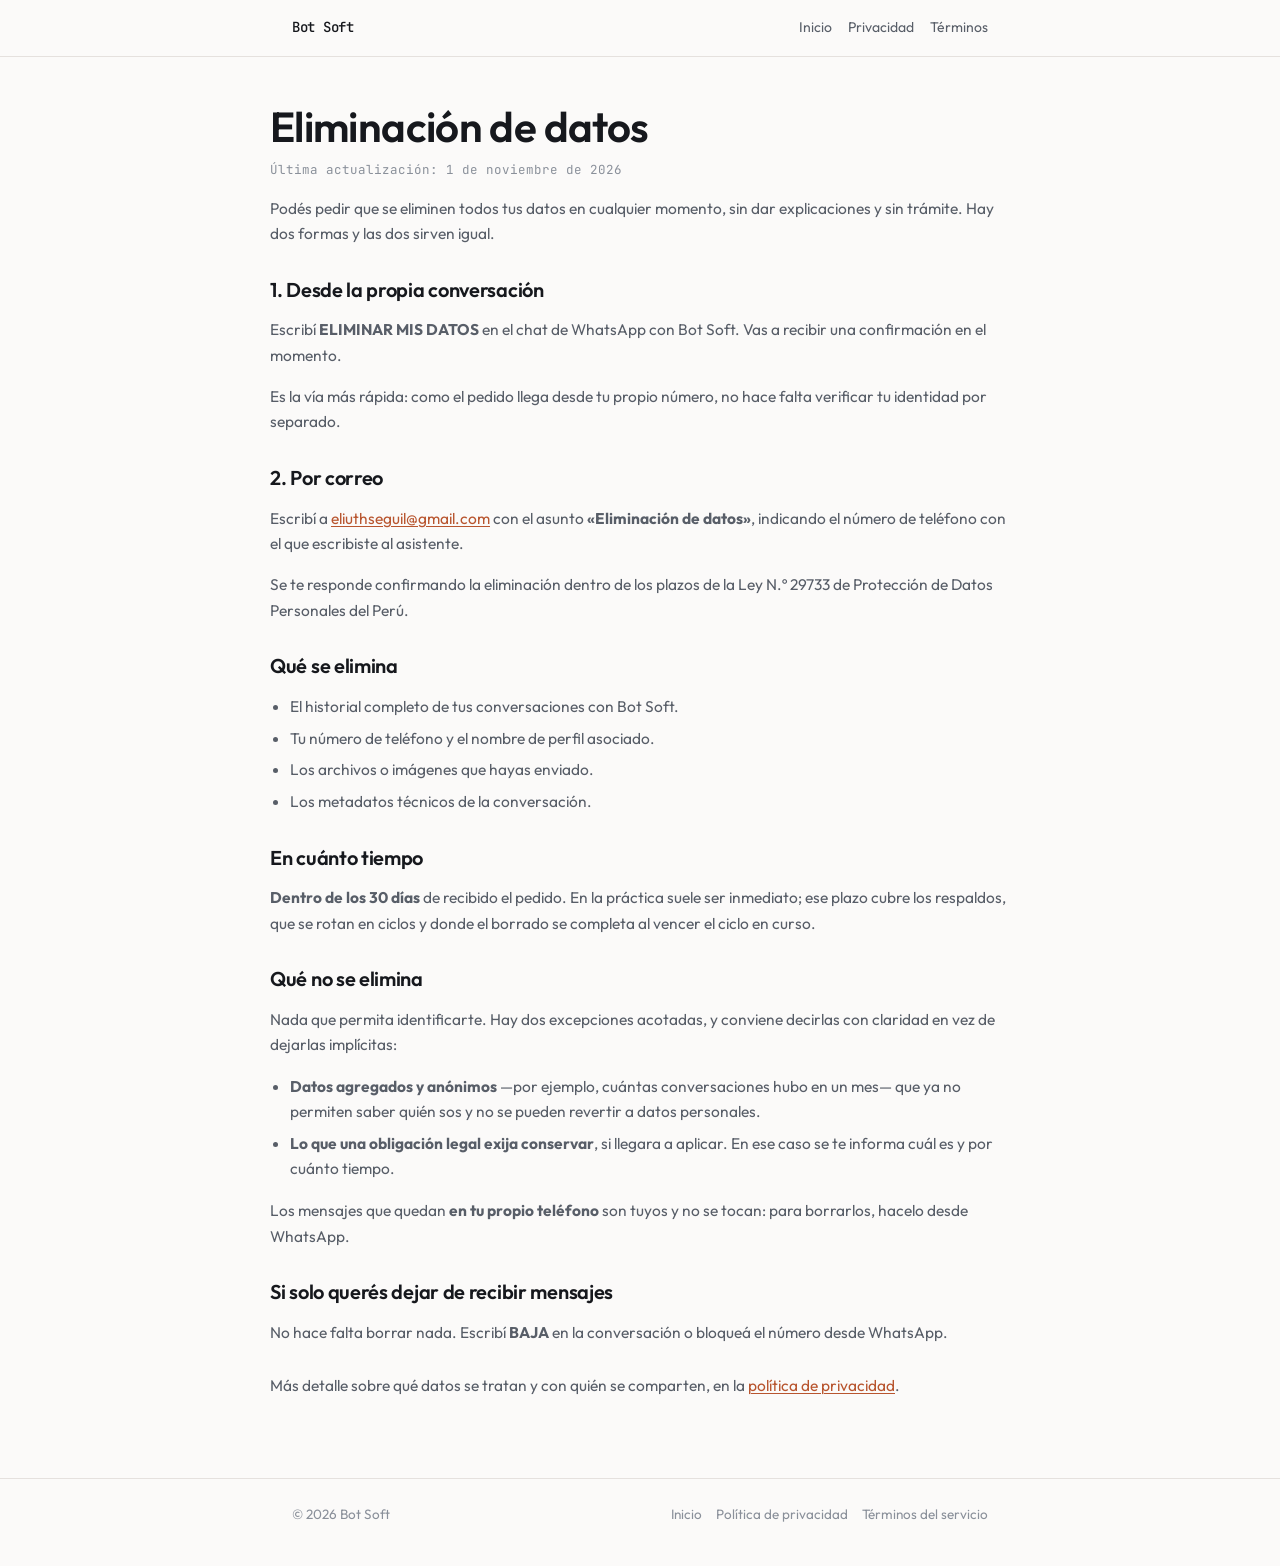
==== eliminacion-datos.html @ 04ed553a "Pagina de eliminacion de datos e icono de la aplicacion" ====
<!doctype html>
<html lang="es">
<head>
<meta charset="utf-8">
<meta name="viewport" content="width=device-width, initial-scale=1">
<title>Eliminación de datos — Bot Soft</title>
<meta name="description" content="Cómo pedir que se eliminen tus datos de Bot Soft: dos formas, qué se borra y en cuánto tiempo.">
<link rel="preconnect" href="https://fonts.googleapis.com">
<link rel="preconnect" href="https://fonts.gstatic.com" crossorigin>
<link rel="stylesheet" href="https://fonts.googleapis.com/css2?family=JetBrains+Mono:wght@400;500&family=Outfit:wght@400;500;600&display=swap">
<link rel="stylesheet" href="estilo.css">
</head>
<body>

<header class="barra">
  <div class="lienzo">
    <a class="marca" href="./">Bot&nbsp;Soft</a>
    <nav>
      <a href="./">Inicio</a>
      <a href="privacidad.html">Privacidad</a>
      <a href="terminos.html">Términos</a>
    </nav>
  </div>
</header>

<main class="lienzo legal">

  <h1>Eliminación de datos</h1>
  <p class="fecha">Última actualización: 1 de noviembre de 2026</p>

  <p>
    Podés pedir que se eliminen todos tus datos en cualquier momento, sin dar
    explicaciones y sin trámite. Hay dos formas y las dos sirven igual.
  </p>

  <h2>1. Desde la propia conversación</h2>
  <p>
    Escribí <strong>ELIMINAR MIS DATOS</strong> en el chat de WhatsApp con Bot
    Soft. Vas a recibir una confirmación en el momento.
  </p>
  <p>
    Es la vía más rápida: como el pedido llega desde tu propio número, no hace
    falta verificar tu identidad por separado.
  </p>

  <h2>2. Por correo</h2>
  <p>
    Escribí a <a href="mailto:eliuthseguil@gmail.com">eliuthseguil@gmail.com</a>
    con el asunto <strong>«Eliminación de datos»</strong>, indicando el número
    de teléfono con el que escribiste al asistente.
  </p>
  <p>
    Se te responde confirmando la eliminación dentro de los plazos de la Ley
    N.º 29733 de Protección de Datos Personales del Perú.
  </p>

  <h2>Qué se elimina</h2>
  <ul>
    <li>El historial completo de tus conversaciones con Bot Soft.</li>
    <li>Tu número de teléfono y el nombre de perfil asociado.</li>
    <li>Los archivos o imágenes que hayas enviado.</li>
    <li>Los metadatos técnicos de la conversación.</li>
  </ul>

  <h2>En cuánto tiempo</h2>
  <p>
    <strong>Dentro de los 30 días</strong> de recibido el pedido. En la
    práctica suele ser inmediato; ese plazo cubre los respaldos, que se rotan
    en ciclos y donde el borrado se completa al vencer el ciclo en curso.
  </p>

  <h2>Qué no se elimina</h2>
  <p>
    Nada que permita identificarte. Hay dos excepciones acotadas, y conviene
    decirlas con claridad en vez de dejarlas implícitas:
  </p>
  <ul>
    <li><strong>Datos agregados y anónimos</strong> —por ejemplo, cuántas
        conversaciones hubo en un mes— que ya no permiten saber quién sos y no
        se pueden revertir a datos personales.</li>
    <li><strong>Lo que una obligación legal exija conservar</strong>, si llegara
        a aplicar. En ese caso se te informa cuál es y por cuánto tiempo.</li>
  </ul>
  <p>
    Los mensajes que quedan <strong>en tu propio teléfono</strong> son tuyos y
    no se tocan: para borrarlos, hacelo desde WhatsApp.
  </p>

  <h2>Si solo querés dejar de recibir mensajes</h2>
  <p>
    No hace falta borrar nada. Escribí <strong>BAJA</strong> en la conversación
    o bloqueá el número desde WhatsApp.
  </p>

  <p style="margin-top:28px">
    Más detalle sobre qué datos se tratan y con quién se comparten, en la
    <a href="privacidad.html">política de privacidad</a>.
  </p>

</main>

<footer>
  <div class="lienzo">
    <span>© <span id="anio">2026</span> Bot Soft</span>
    <nav>
      <a href="./">Inicio</a>
      <a href="privacidad.html">Política de privacidad</a>
      <a href="terminos.html">Términos del servicio</a>
    </nav>
  </div>
</footer>

<script>document.getElementById('anio').textContent = new Date().getFullYear();</script>

</body>
</html>
---- estilo.css ----
/* =============================================================================
   Sitio personal — Eliuth Seguil
   Un solo archivo, sin dependencias ni build: GitHub Pages lo sirve tal cual.
   ========================================================================== */

:root {
  --fondo: #fbfaf9;
  --papel: #ffffff;
  --papel-2: #f2efed;
  --tinta: #16181d;
  --tinta-media: #585e68;
  --tinta-suave: #8a909a;
  --linea: #e5e1de;
  --linea-fuerte: #cdc6c1;
  --acento: #b8552f;
  --acento-fondo: #f6e8e1;
  --ancho: 740px;
}

@media (prefers-color-scheme: dark) {
  :root:not([data-tema="claro"]) {
    --fondo: #0f1114;
    --papel: #16191e;
    --papel-2: #1d2127;
    --tinta: #e8e4e0;
    --tinta-media: #a2a8b2;
    --tinta-suave: #737984;
    --linea: #262b32;
    --linea-fuerte: #363c45;
    --acento: #e08a5f;
    --acento-fondo: #2a1c14;
  }
}

* { box-sizing: border-box; }

html { scroll-behavior: smooth; }

body {
  margin: 0;
  background: var(--fondo);
  color: var(--tinta);
  font-family: "Outfit", "Segoe UI", system-ui, sans-serif;
  font-size: 16px;
  line-height: 1.65;
  -webkit-font-smoothing: antialiased;
}

.lienzo { max-width: var(--ancho); margin: 0 auto; padding: 0 22px; }

a { color: var(--acento); text-decoration-thickness: 1px; text-underline-offset: 2px; }
a:hover { text-decoration-thickness: 2px; }

code, .mono {
  font-family: "JetBrains Mono", ui-monospace, Consolas, monospace;
  font-size: .86em;
}

h1, h2, h3 { margin: 0; line-height: 1.25; text-wrap: balance; letter-spacing: -.015em; }
h1 { font-size: clamp(30px, 6vw, 42px); font-weight: 600; }
h2 { font-size: 20px; font-weight: 600; }
h3 { font-size: 16px; font-weight: 600; }

/* ---------- barra ---------- */
.barra {
  position: sticky; top: 0; z-index: 10;
  background: color-mix(in srgb, var(--fondo) 88%, transparent);
  backdrop-filter: blur(8px);
  border-bottom: 1px solid var(--linea);
}
.barra .lienzo { display: flex; align-items: center; gap: 18px; height: 56px; }
.marca {
  font-family: "JetBrains Mono", monospace; font-size: 14px; font-weight: 500;
  color: var(--tinta); text-decoration: none; letter-spacing: -.02em;
}
.barra nav { margin-left: auto; display: flex; gap: 16px; font-size: 14px; }
.barra nav a { color: var(--tinta-media); text-decoration: none; }
.barra nav a:hover { color: var(--acento); }

/* ---------- portada ---------- */
.portada { padding: 72px 0 52px; }
.etiqueta {
  display: inline-block; font-family: "JetBrains Mono", monospace;
  font-size: 11.5px; letter-spacing: .08em; text-transform: uppercase;
  color: var(--acento); background: var(--acento-fondo);
  padding: 4px 10px; border-radius: 4px; margin-bottom: 18px;
}
.portada p.lede {
  font-size: 17px; color: var(--tinta-media); max-width: 58ch; margin: 18px 0 0;
}
.ubicacion {
  margin-top: 14px; font-size: 14px; color: var(--tinta-suave);
  display: flex; gap: 14px; flex-wrap: wrap;
}

/* ---------- secciones ---------- */
section { padding: 34px 0; border-top: 1px solid var(--linea); }
section > h2 { margin-bottom: 20px; }
.sub { color: var(--tinta-media); margin: -8px 0 20px; font-size: 15px; }

/* ---------- experiencia ---------- */
.puesto { padding: 0 0 26px 20px; border-left: 2px solid var(--linea); position: relative; }
.puesto:last-child { padding-bottom: 0; }
.puesto::before {
  content: ""; position: absolute; left: -5px; top: 7px;
  width: 8px; height: 8px; border-radius: 50%;
  background: var(--linea-fuerte); border: 2px solid var(--fondo);
}
.puesto.actual::before { background: var(--acento); }
.puesto .cuando {
  font-family: "JetBrains Mono", monospace; font-size: 12px;
  color: var(--tinta-suave); letter-spacing: -.01em;
}
.puesto .donde { color: var(--tinta-media); font-size: 14.5px; margin-top: 1px; }
.puesto ul { margin: 10px 0 0; padding-left: 18px; color: var(--tinta-media); font-size: 15px; }
.puesto li { margin-bottom: 5px; }

/* ---------- tecnologías ---------- */
.chips { display: flex; flex-wrap: wrap; gap: 6px; margin-top: 12px; }
.chip {
  font-family: "JetBrains Mono", monospace; font-size: 11.5px;
  background: var(--papel-2); color: var(--tinta-media);
  padding: 3px 9px; border-radius: 4px; border: 1px solid var(--linea);
}
.grupo-tec { margin-bottom: 18px; }
.grupo-tec h3 { font-size: 13px; color: var(--tinta-suave); font-weight: 500;
  text-transform: uppercase; letter-spacing: .06em; }

/* ---------- contacto ---------- */
.tarjetas { display: grid; grid-template-columns: repeat(auto-fit, minmax(210px, 1fr)); gap: 12px; }
.tarjeta {
  background: var(--papel); border: 1px solid var(--linea); border-radius: 9px;
  padding: 16px 18px; text-decoration: none; color: inherit; display: block;
}
.tarjeta:hover { border-color: var(--acento); }
.tarjeta .que {
  font-family: "JetBrains Mono", monospace; font-size: 11px;
  text-transform: uppercase; letter-spacing: .07em; color: var(--tinta-suave);
}
.tarjeta .valor { margin-top: 4px; font-size: 15px; word-break: break-all; }

/* ---------- documentos legales ---------- */
.legal { padding: 44px 0 20px; }
.legal h2 { margin: 30px 0 10px; }
.legal h3 { margin: 20px 0 6px; }
.legal p, .legal li { color: var(--tinta-media); font-size: 15.5px; }
.legal ul { padding-left: 20px; }
.legal li { margin-bottom: 6px; }
.legal .fecha {
  font-family: "JetBrains Mono", monospace; font-size: 12.5px;
  color: var(--tinta-suave); margin-top: 6px;
}
.aviso {
  background: var(--acento-fondo); border-left: 3px solid var(--acento);
  padding: 13px 16px; border-radius: 0 7px 7px 0; margin: 20px 0;
  font-size: 14.5px; color: var(--tinta);
}
.aviso strong { color: var(--acento); }

/* ---------- pie ---------- */
footer {
  border-top: 1px solid var(--linea); margin-top: 44px;
  padding: 24px 0 40px; font-size: 13.5px; color: var(--tinta-suave);
}
footer .lienzo { display: flex; gap: 16px; flex-wrap: wrap; align-items: center; }
footer nav { margin-left: auto; display: flex; gap: 14px; }
footer a { color: var(--tinta-suave); text-decoration: none; }
footer a:hover { color: var(--acento); }

@media (max-width: 520px) {
  .portada { padding: 48px 0 36px; }
  footer nav { margin-left: 0; width: 100%; }
}
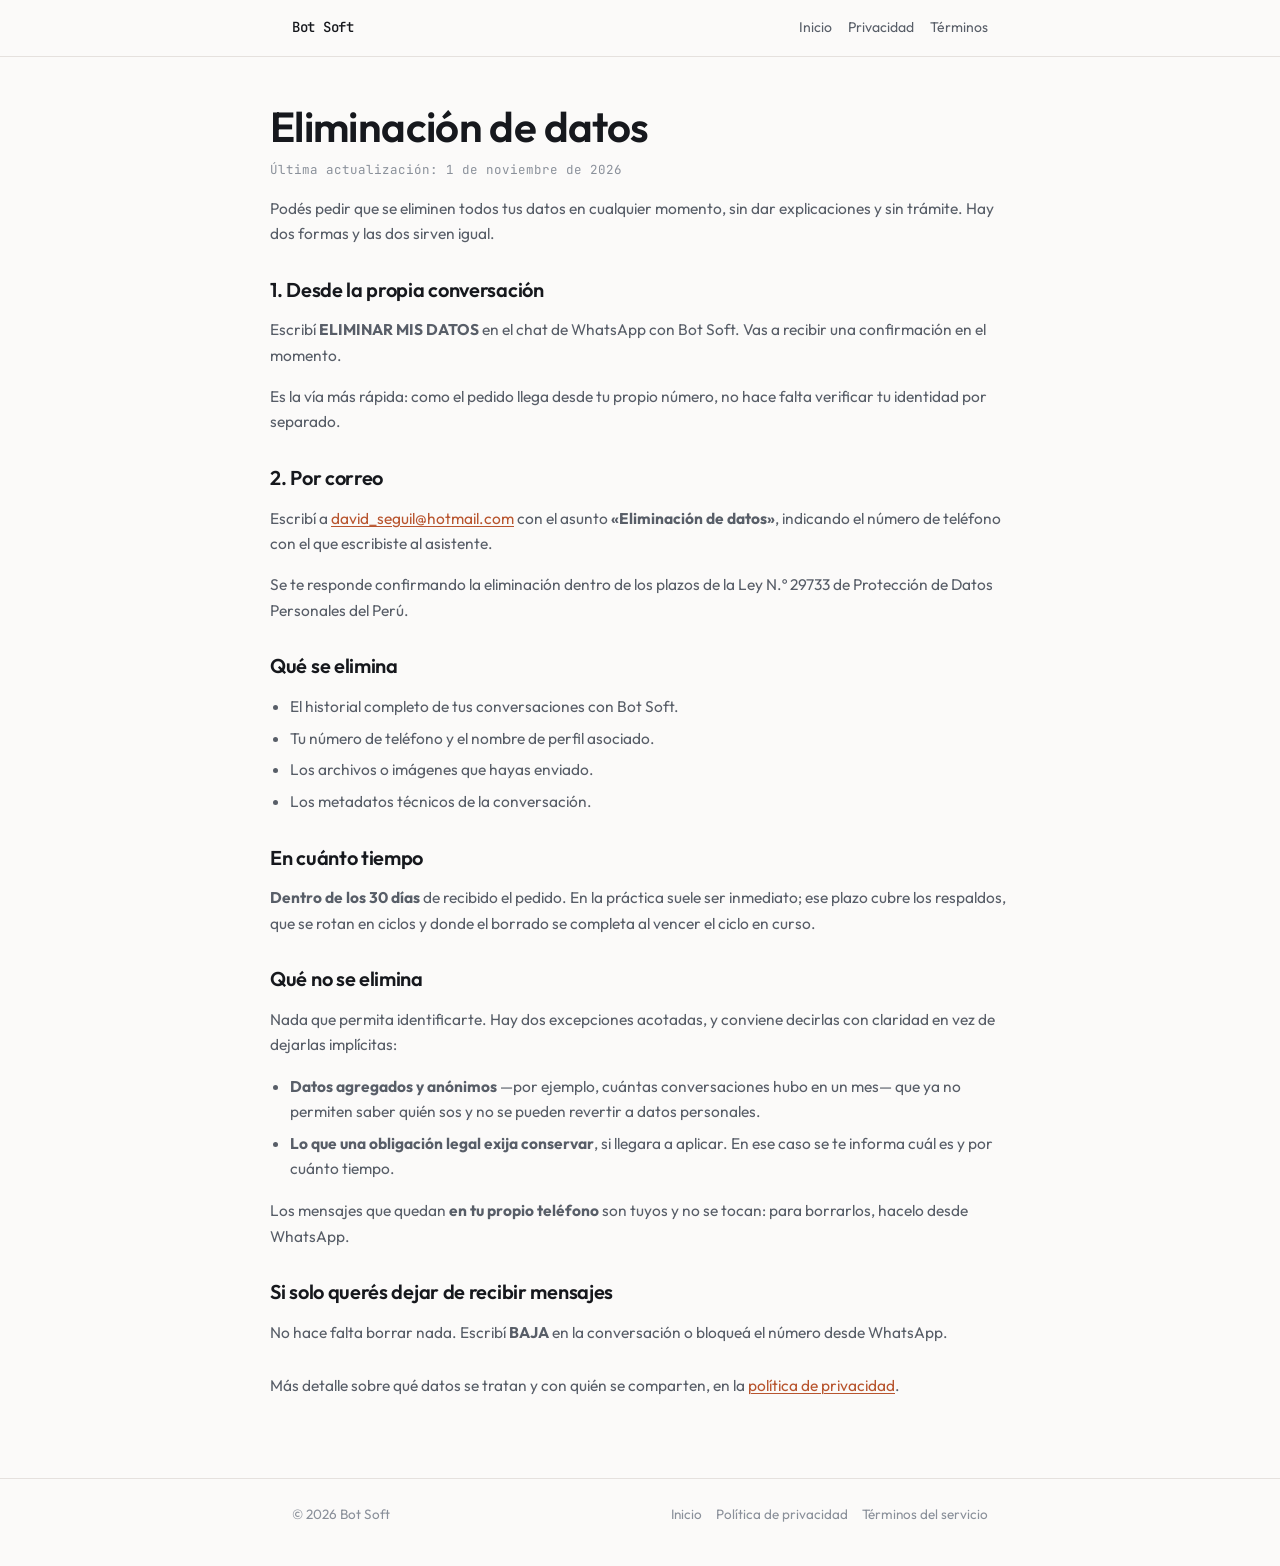
==== commit 6a9e38ea: "Contacto unificado en david_seguil@hotmail.com" ====
--- a/eliminacion-datos.html
+++ b/eliminacion-datos.html
@@ -45,7 +45,7 @@
 
   <h2>2. Por correo</h2>
   <p>
-    Escribí a <a href="mailto:eliuthseguil@gmail.com">eliuthseguil@gmail.com</a>
+    Escribí a <a href="mailto:david_seguil@hotmail.com">david_seguil@hotmail.com</a>
     con el asunto <strong>«Eliminación de datos»</strong>, indicando el número
     de teléfono con el que escribiste al asistente.
   </p>
